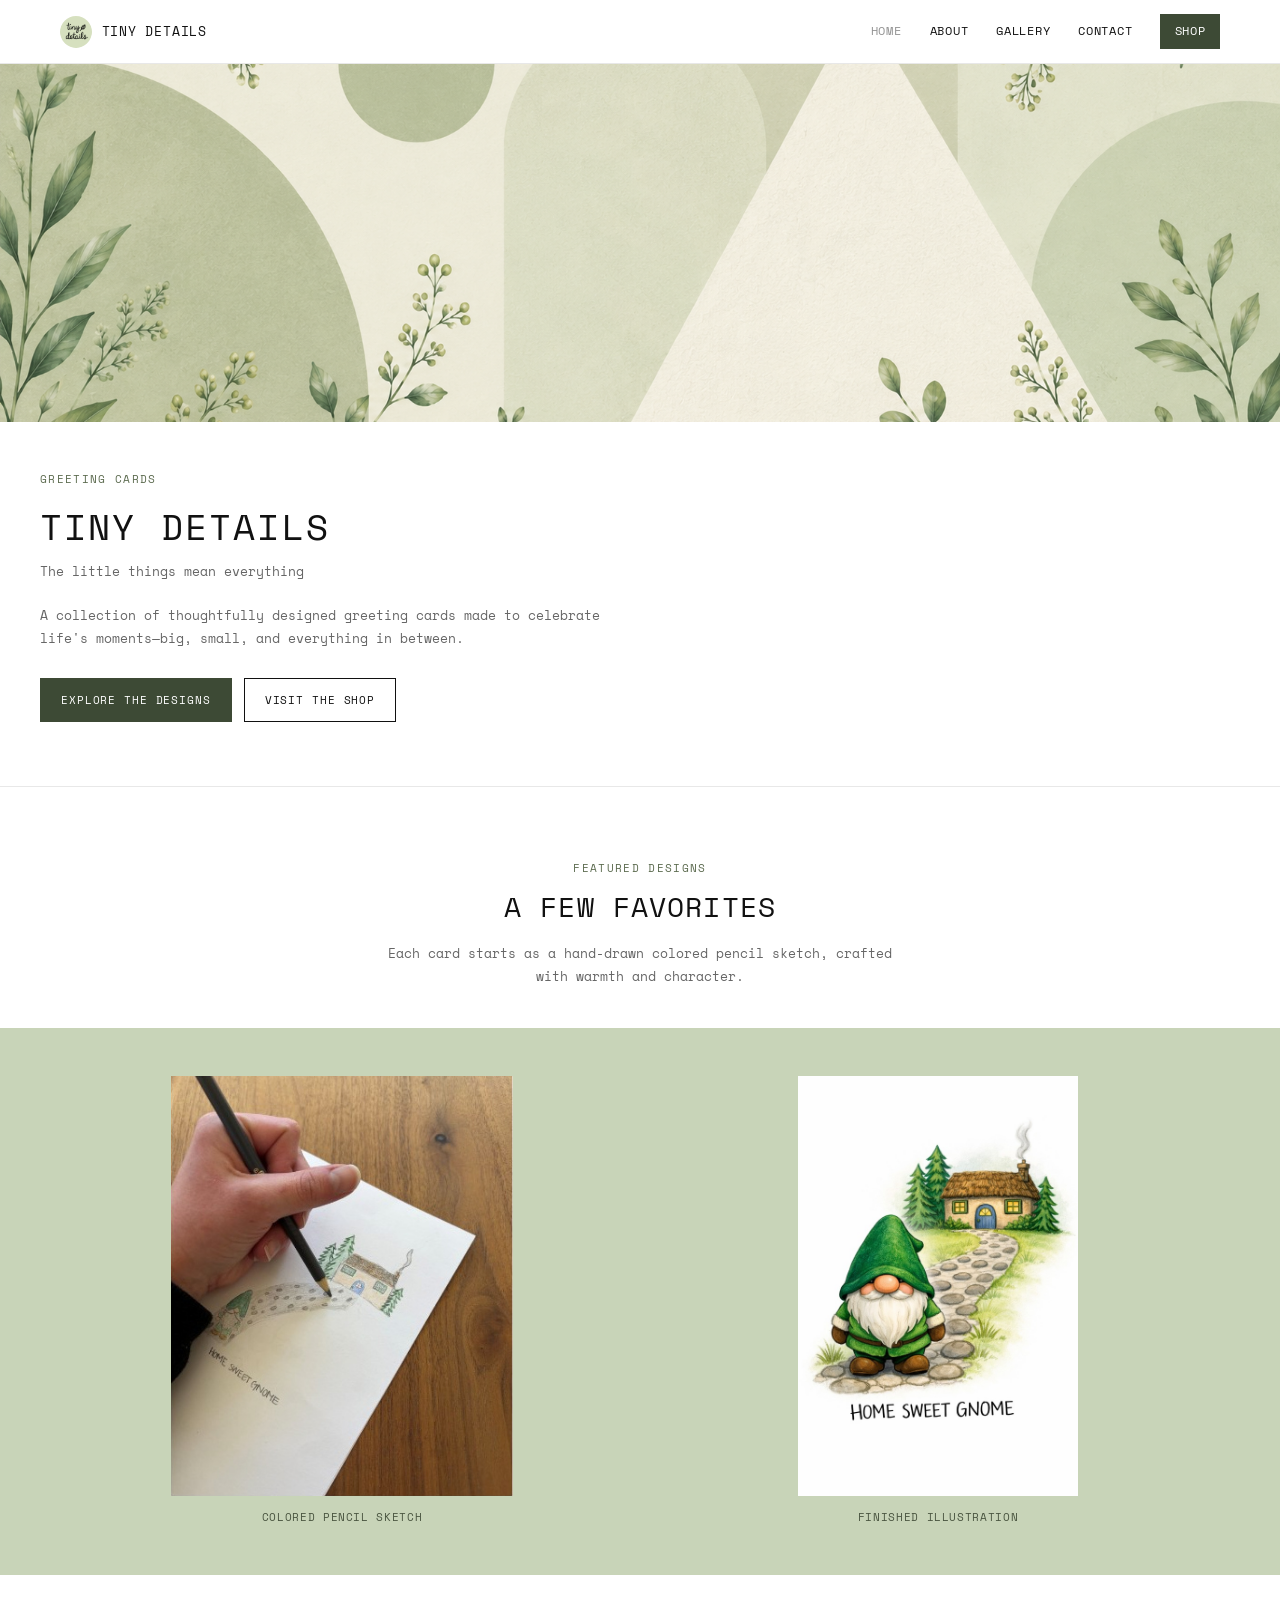
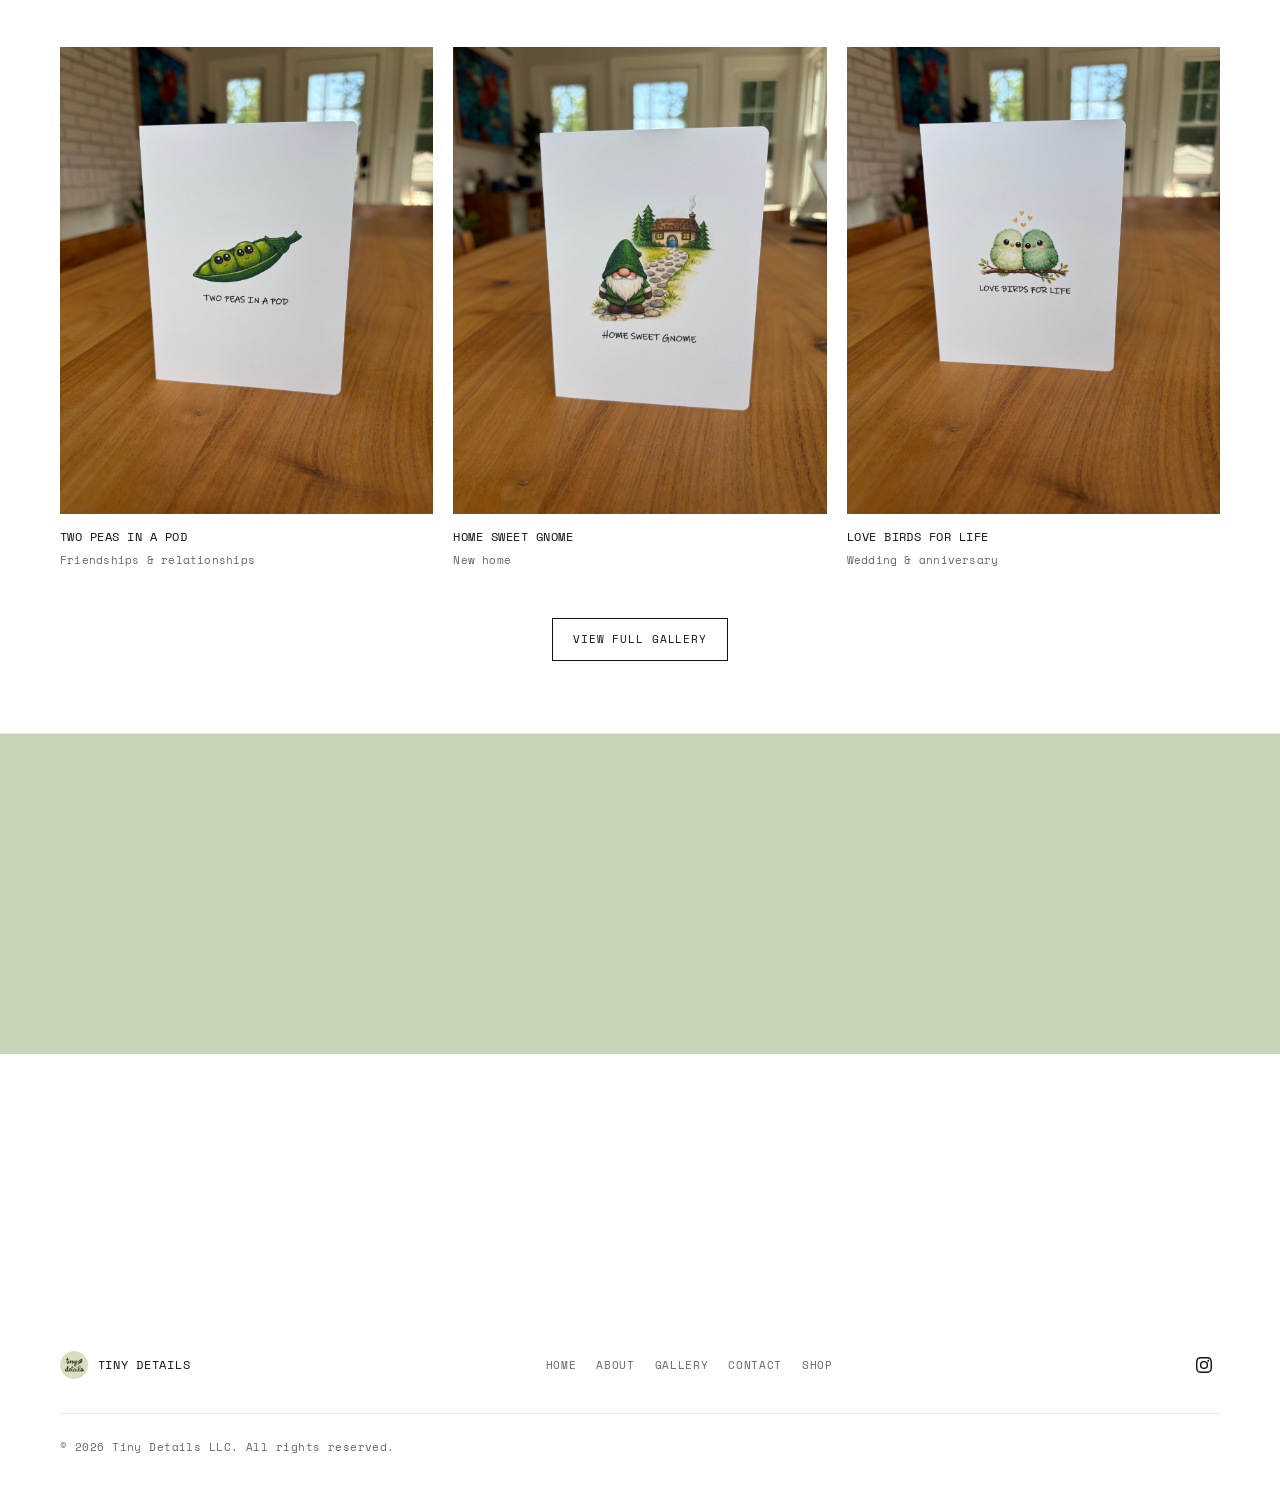
==== index.html @ 4500e49b "Initial Tiny Details website Co-authored-by: Cursor <cursoragent@cursor.com>" ====
<!DOCTYPE html>
<html lang="en">
<head>
  <meta charset="UTF-8">
  <meta name="viewport" content="width=device-width, initial-scale=1.0">
  <meta name="description" content="Tiny Details LLC — thoughtfully designed greeting cards for life's moments, big and small.">
  <title>Tiny Details LLC — The little things mean everything</title>
  <link rel="icon" href="images/logo-square.png" type="image/png">
  <link rel="preconnect" href="https://fonts.googleapis.com">
  <link rel="preconnect" href="https://fonts.gstatic.com" crossorigin>
  <link href="https://fonts.googleapis.com/css2?family=Space+Mono:ital,wght@0,400;0,700;1,400&display=swap" rel="stylesheet">
  <link rel="stylesheet" href="css/styles.css">
</head>
<body>

  <header class="site-header">
    <div class="header-inner">
      <a href="index.html" class="logo-link">
        <img src="images/logo.png" alt="Tiny Details" class="logo-img">
        <span class="logo-text">Tiny Details</span>
      </a>
      <nav class="nav-desktop" aria-label="Main navigation">
        <a href="index.html" class="active">Home</a>
        <a href="about.html">About</a>
        <a href="gallery.html">Gallery</a>
        <a href="contact.html">Contact</a>
        <a href="https://www.etsy.com/shop/TinyDetailsLLC" class="nav-cta" target="_blank" rel="noopener noreferrer">Shop</a>
      </nav>
      <button class="menu-toggle" aria-label="Open menu" aria-expanded="false">
        <span></span><span></span><span></span>
      </button>
    </div>
    <nav class="nav-mobile" aria-label="Mobile navigation">
      <a href="index.html">Home</a>
      <a href="about.html">About</a>
      <a href="gallery.html">Gallery</a>
      <a href="contact.html">Contact</a>
      <a href="https://www.etsy.com/shop/TinyDetailsLLC" class="nav-cta" target="_blank" rel="noopener noreferrer">Shop</a>
    </nav>
  </header>

  <main>
    <section class="hero">
      <div class="hero-banner">
        <img src="images/hero-banner.png?v=1" alt="" class="hero-banner-img">
      </div>
      <div class="container hero-body">
        <div class="hero-inner fade-in">
          <div class="hero-content">
            <p class="hero-eyebrow">Greeting cards</p>
            <h1>Tiny Details</h1>
            <p class="hero-tagline">The little things mean everything</p>
            <p class="hero-desc">A collection of thoughtfully designed greeting cards made to celebrate life's moments—big, small, and everything in between.</p>
            <div class="btn-group">
              <a href="gallery.html" class="btn btn-primary">Explore the Designs</a>
              <a href="https://www.etsy.com/shop/TinyDetailsLLC" class="btn btn-outline" target="_blank" rel="noopener noreferrer">Visit the Shop</a>
            </div>
          </div>
        </div>
      </div>
    </section>

    <section class="section section-intro">
      <div class="container">
        <div class="text-center fade-in">
          <p class="section-label">Featured Designs</p>
          <h2 class="section-title">A Few Favorites</h2>
          <p class="section-lead">Each card starts as a hand-drawn colored pencil sketch, crafted with warmth and character.</p>
        </div>
      </div>
    </section>

    <section class="process-banner">
      <div class="container">
        <div class="process-grid fade-in">
          <figure class="process-item">
            <div class="process-visual">
              <img src="images/process/gnome-sketch.jpg?v=5" alt="Hand-drawn colored pencil sketch of Home Sweet Gnome card">
            </div>
            <figcaption>Colored pencil sketch</figcaption>
          </figure>
          <figure class="process-item">
            <div class="process-visual">
              <img src="images/process/gnome-final.jpg" alt="Finished Home Sweet Gnome illustration">
            </div>
            <figcaption>Finished illustration</figcaption>
          </figure>
        </div>
      </div>
    </section>

    <section class="section">
      <div class="container">
        <div class="card-grid">
          <a href="gallery.html" class="design-card fade-in">
            <div class="design-card-image">
              <img src="images/cards/two-peas-friends.jpg" alt="Two Peas in a Pod card for friends and relationships">
            </div>
            <div class="design-card-body">
              <h3>Two Peas in a Pod</h3>
              <p>Friendships &amp; relationships</p>
            </div>
          </a>
          <a href="gallery.html" class="design-card fade-in">
            <div class="design-card-image">
              <img src="images/cards/gnome-home.jpg" alt="Home Sweet Gnome new home card">
            </div>
            <div class="design-card-body">
              <h3>Home Sweet Gnome</h3>
              <p>New home</p>
            </div>
          </a>
          <a href="gallery.html" class="design-card fade-in">
            <div class="design-card-image">
              <img src="images/cards/love-birds.jpg" alt="Love Birds for Life card">
            </div>
            <div class="design-card-body">
              <h3>Love Birds for Life</h3>
              <p>Wedding &amp; anniversary</p>
            </div>
          </a>
        </div>
        <div class="btn-group center" style="margin-top: 3rem;">
          <a href="gallery.html" class="btn btn-outline">View Full Gallery</a>
        </div>
      </div>
    </section>

    <section class="section-sm story-strip">
      <div class="container text-center fade-in">
        <p class="section-label">Our Story</p>
        <h2 class="section-title">The Heart of Every Card</h2>
        <p class="section-lead">Founded on the idea that it's the little things that matter most. Every design begins with a hand-drawn sketch—and a whole lot of heart.</p>
        <div class="btn-group center">
          <a href="about.html" class="btn btn-primary">Learn More</a>
        </div>
      </div>
    </section>

    <div class="cta-banner fade-in">
      <h2>Cards coming soon to Etsy</h2>
      <p>We're putting the finishing touches on our shop. Follow along on Instagram for updates!</p>
      <a href="https://www.etsy.com/shop/TinyDetailsLLC" class="btn btn-primary" target="_blank" rel="noopener noreferrer">Tiny Details on Etsy</a>
    </div>
  </main>

  <footer class="site-footer">
    <div class="container">
      <div class="footer-inner">
        <div class="footer-brand">
          <img src="images/logo.png" alt="">
          <span>Tiny Details</span>
        </div>
        <div class="footer-links">
          <a href="index.html">Home</a>
          <a href="about.html">About</a>
          <a href="gallery.html">Gallery</a>
          <a href="contact.html">Contact</a>
          <a href="https://www.etsy.com/shop/TinyDetailsLLC" target="_blank" rel="noopener noreferrer">Shop</a>
        </div>
        <div class="footer-social">
          <a href="https://www.instagram.com/tinydetailsllc/" target="_blank" rel="noopener noreferrer" aria-label="Instagram">
            <svg viewBox="0 0 24 24" xmlns="http://www.w3.org/2000/svg"><path d="M12 2.163c3.204 0 3.584.012 4.85.07 3.252.148 4.771 1.691 4.919 4.919.058 1.265.069 1.645.069 4.849 0 3.205-.012 3.584-.069 4.849-.149 3.225-1.664 4.771-4.919 4.919-1.266.058-1.644.07-4.85.07-3.204 0-3.584-.012-4.849-.07-3.26-.149-4.771-1.699-4.919-4.92-.058-1.265-.07-1.644-.07-4.849 0-3.204.013-3.583.07-4.849.149-3.227 1.664-4.771 4.919-4.919 1.266-.057 1.645-.069 4.849-.069zM12 0C8.741 0 8.333.014 7.053.072 2.695.272.273 2.69.073 7.052.014 8.333 0 8.741 0 12c0 3.259.014 3.668.072 4.948.2 4.358 2.618 6.78 6.98 6.98C8.333 23.986 8.741 24 12 24c3.259 0 3.668-.014 4.948-.072 4.354-.2 6.782-2.618 6.979-6.98.059-1.28.073-1.689.073-4.948 0-3.259-.014-3.667-.072-4.947-.196-4.354-2.617-6.78-6.979-6.98C15.668.014 15.259 0 12 0zm0 5.838a6.162 6.162 0 100 12.324 6.162 6.162 0 000-12.324zM12 16a4 4 0 110-8 4 4 0 010 8zm6.406-11.845a1.44 1.44 0 100 2.881 1.44 1.44 0 000-2.881z"/></svg>
          </a>
        </div>
      </div>
      <div class="footer-bottom">
        <p>&copy; 2026 Tiny Details LLC. All rights reserved.</p>
      </div>
    </div>
  </footer>

  <script src="js/main.js"></script>
</body>
</html>
---- css/styles.css ----
/* Tiny Details LLC — CW&T-inspired minimal palette */
:root {
  --sage: #c8d4b8;
  --sage-light: #eef2e8;
  --olive: #5c6b4f;
  --pewter: #4a5540;
  --forest: #3d4a35;
  --white: #ffffff;
  --black: #111111;
  --text: #111111;
  --text-muted: #666666;
  --border: #e8e8e8;
  --header-height: 64px;
  --font: "Space Mono", ui-monospace, monospace;
  --transition: 0.2s ease;
}

*,
*::before,
*::after {
  box-sizing: border-box;
  margin: 0;
  padding: 0;
}

html {
  scroll-behavior: smooth;
}

body {
  font-family: var(--font);
  font-size: 13px;
  line-height: 1.7;
  color: var(--text);
  background: var(--white);
  -webkit-font-smoothing: antialiased;
}

img {
  max-width: 100%;
  height: auto;
  display: block;
}

a {
  color: inherit;
  text-decoration: none;
  transition: opacity var(--transition);
}

a:hover {
  opacity: 0.55;
}

ul {
  list-style: none;
}

/* ── Header ── */
.site-header {
  position: sticky;
  top: 0;
  z-index: 100;
  height: var(--header-height);
  background: rgba(255, 255, 255, 0.95);
  backdrop-filter: blur(8px);
  -webkit-backdrop-filter: blur(8px);
  border-bottom: 1px solid var(--border);
}

.header-inner {
  max-width: 1200px;
  margin: 0 auto;
  padding: 0 1.25rem;
  height: 100%;
  display: flex;
  align-items: center;
  justify-content: space-between;
  gap: 1rem;
}

.logo-link {
  display: flex;
  align-items: center;
  gap: 0.6rem;
  color: var(--black);
}

.logo-link:hover {
  opacity: 1;
}

.logo-img {
  width: 32px;
  height: 32px;
  border-radius: 50%;
  object-fit: cover;
}

.logo-text {
  font-size: 13px;
  font-weight: 400;
  letter-spacing: 0.06em;
  text-transform: uppercase;
}

.nav-desktop {
  display: flex;
  align-items: center;
  gap: 1.75rem;
}

.nav-desktop a {
  font-size: 12px;
  letter-spacing: 0.06em;
  text-transform: uppercase;
  color: var(--text);
}

.nav-desktop a:hover,
.nav-desktop a.active {
  opacity: 0.45;
}

.nav-cta {
  opacity: 1 !important;
  padding: 0.45rem 0.9rem;
  background: var(--forest);
  color: var(--white) !important;
}

.nav-cta:hover {
  opacity: 0.8 !important;
  background: var(--pewter);
}

.menu-toggle {
  display: none;
  flex-direction: column;
  justify-content: center;
  gap: 5px;
  width: 36px;
  height: 36px;
  background: none;
  border: none;
  cursor: pointer;
  padding: 4px;
}

.menu-toggle span {
  display: block;
  width: 20px;
  height: 1.5px;
  background: var(--black);
  transition: transform var(--transition), opacity var(--transition);
}

.menu-toggle[aria-expanded="true"] span:nth-child(1) {
  transform: translateY(6.5px) rotate(45deg);
}

.menu-toggle[aria-expanded="true"] span:nth-child(2) {
  opacity: 0;
}

.menu-toggle[aria-expanded="true"] span:nth-child(3) {
  transform: translateY(-6.5px) rotate(-45deg);
}

.nav-mobile {
  display: none;
  position: fixed;
  top: var(--header-height);
  left: 0;
  right: 0;
  background: var(--white);
  border-bottom: 1px solid var(--border);
  padding: 0.75rem 1.25rem 1.25rem;
  flex-direction: column;
}

.nav-mobile.open {
  display: flex;
}

.nav-mobile a {
  display: block;
  padding: 0.85rem 0;
  font-size: 12px;
  letter-spacing: 0.06em;
  text-transform: uppercase;
  color: var(--text);
  border-bottom: 1px solid var(--border);
}

.nav-mobile a:last-child {
  border-bottom: none;
}

.nav-mobile .nav-cta {
  text-align: center;
  margin-top: 0.75rem;
  border-bottom: none;
}

@media (max-width: 768px) {
  .nav-desktop {
    display: none;
  }

  .menu-toggle {
    display: flex;
  }
}

/* ── Layout ── */
.container {
  max-width: 1200px;
  margin: 0 auto;
  padding: 0 1.25rem;
}

.section {
  padding: 4.5rem 0;
}

.section-sm {
  padding: 3rem 0;
}

.section-label {
  font-size: 11px;
  letter-spacing: 0.12em;
  text-transform: uppercase;
  color: var(--olive);
  margin-bottom: 0.75rem;
}

.section-title {
  font-size: clamp(1.25rem, 3vw, 1.75rem);
  font-weight: 400;
  letter-spacing: 0.04em;
  text-transform: uppercase;
  color: var(--black);
  line-height: 1.3;
  margin-bottom: 1rem;
}

.section-lead {
  font-size: 13px;
  color: var(--text-muted);
  max-width: 520px;
  line-height: 1.8;
}

.text-center {
  text-align: center;
}

.text-center .section-lead {
  margin-left: auto;
  margin-right: auto;
}

/* ── Buttons ── */
.btn {
  display: inline-flex;
  align-items: center;
  justify-content: center;
  padding: 0.7rem 1.25rem;
  font-family: var(--font);
  font-size: 11px;
  letter-spacing: 0.08em;
  text-transform: uppercase;
  border: 1px solid var(--black);
  cursor: pointer;
  transition: background var(--transition), color var(--transition), opacity var(--transition);
}

.btn:hover {
  opacity: 1;
}

.btn-primary {
  background: var(--forest);
  color: var(--white);
  border-color: var(--forest);
}

.btn-primary:hover {
  background: var(--pewter);
  border-color: var(--pewter);
}

.btn-outline {
  background: transparent;
  color: var(--black);
}

.btn-outline:hover {
  background: var(--black);
  color: var(--white);
}

.btn-group {
  display: flex;
  flex-wrap: wrap;
  gap: 0.75rem;
  margin-top: 1.75rem;
}

.btn-group.center {
  justify-content: center;
}

/* ── Hero ── */
.hero {
  border-bottom: 1px solid var(--border);
}

.hero-banner {
  width: 100%;
  height: clamp(200px, 28vw, 360px);
  overflow: hidden;
  background: var(--sage-light);
}

.hero-banner-img {
  width: 100%;
  height: 100%;
  object-fit: cover;
  object-position: center center;
}

.hero-body {
  padding: 3rem 0 4rem;
}

.hero-inner {
  max-width: 560px;
}

.hero-eyebrow {
  font-size: 11px;
  letter-spacing: 0.12em;
  text-transform: uppercase;
  color: var(--olive);
  margin-bottom: 1rem;
}

.hero h1 {
  font-size: clamp(1.5rem, 4vw, 2.25rem);
  font-weight: 400;
  letter-spacing: 0.06em;
  text-transform: uppercase;
  line-height: 1.2;
  color: var(--black);
  margin-bottom: 0.75rem;
}

.hero-tagline {
  font-size: 13px;
  color: var(--text-muted);
  margin-bottom: 1.25rem;
  line-height: 1.8;
}

.hero-desc {
  font-size: 13px;
  color: var(--text-muted);
  line-height: 1.8;
}

@media (max-width: 768px) {
  .hero-body {
    padding: 2rem 0 3rem;
  }

  .btn-group {
    justify-content: flex-start;
  }
}

/* ── Process (sketch → final) ── */
.section-intro {
  padding-bottom: 2.5rem;
}

.process-banner {
  width: 100%;
  background: var(--sage);
  padding: 3rem 0;
}

.process-grid {
  display: grid;
  grid-template-columns: repeat(2, 1fr);
  gap: 2rem;
  align-items: center;
}

.process-item {
  margin: 0;
  text-align: center;
}

.process-visual {
  display: flex;
  align-items: center;
  justify-content: center;
  background: var(--sage);
}

.process-item img {
  display: block;
  width: auto;
  max-width: 100%;
  height: auto;
  max-height: 420px;
  object-fit: contain;
  background: transparent;
}

.process-item figcaption {
  margin-top: 0.75rem;
  font-size: 11px;
  letter-spacing: 0.06em;
  text-transform: uppercase;
  color: var(--pewter);
  text-align: center;
}

@media (max-width: 640px) {
  .process-banner {
    padding: 2.5rem 0;
  }

  .process-grid {
    grid-template-columns: 1fr;
    max-width: 420px;
    margin: 0 auto;
  }
}

/* ── Product grid (CW&T style) ── */
.card-grid {
  display: grid;
  grid-template-columns: repeat(3, 1fr);
  gap: 2rem 1.25rem;
}

@media (max-width: 900px) {
  .card-grid {
    grid-template-columns: repeat(2, 1fr);
  }
}

@media (max-width: 540px) {
  .card-grid {
    grid-template-columns: 1fr;
  }
}

.design-card {
  display: block;
}

.design-card:hover {
  opacity: 0.75;
}

.design-card-image {
  aspect-ratio: 4 / 5;
  overflow: hidden;
  background: var(--sage-light);
  margin-bottom: 0.85rem;
}

.design-card-image img {
  width: 100%;
  height: 100%;
  object-fit: cover;
}

.design-card-body h3 {
  font-size: 12px;
  font-weight: 400;
  letter-spacing: 0.04em;
  text-transform: uppercase;
  color: var(--black);
  margin-bottom: 0.2rem;
}

.design-card-body p {
  font-size: 11px;
  color: var(--text-muted);
  letter-spacing: 0.02em;
}

/* ── About ── */
.about-hero {
  padding: 4rem 0 3.5rem;
  background: var(--sage);
  border-bottom: none;
}

.about-hero .section-label {
  color: var(--pewter);
}

.about-hero .section-title {
  color: var(--forest);
}

.about-hero .section-lead {
  color: var(--pewter);
}

.about-content {
  max-width: 640px;
}

.about-content p {
  font-size: 13px;
  color: var(--text-muted);
  margin-bottom: 1.25rem;
  line-height: 1.85;
}

.about-content p:last-child {
  margin-bottom: 0;
}

.values-grid {
  display: grid;
  grid-template-columns: repeat(3, 1fr);
  gap: 1.25rem;
  margin-top: 3rem;
  padding-top: 3rem;
  border-top: 1px solid var(--border);
}

.value-item {
  padding: 1.5rem 0;
}

.value-item h3 {
  font-size: 12px;
  font-weight: 400;
  letter-spacing: 0.06em;
  text-transform: uppercase;
  margin-bottom: 0.6rem;
  color: var(--black);
}

.value-item p {
  font-size: 12px;
  color: var(--text-muted);
  line-height: 1.75;
}

@media (max-width: 768px) {
  .values-grid {
    grid-template-columns: 1fr;
    gap: 0;
  }

  .value-item {
    border-bottom: 1px solid var(--border);
  }

  .value-item:last-child {
    border-bottom: none;
  }
}

/* ── Gallery ── */
.gallery-intro {
  padding: 3.5rem 0 2rem;
  border-bottom: 1px solid var(--border);
}

.gallery-filters {
  display: flex;
  flex-wrap: wrap;
  gap: 0.5rem;
  margin-bottom: 2rem;
  padding-top: 2.5rem;
}

.filter-btn {
  padding: 0.45rem 0.85rem;
  font-family: var(--font);
  font-size: 11px;
  letter-spacing: 0.06em;
  text-transform: uppercase;
  background: var(--white);
  color: var(--text-muted);
  border: 1px solid var(--border);
  cursor: pointer;
  transition: all var(--transition);
}

.filter-btn:hover,
.filter-btn.active {
  background: var(--forest);
  color: var(--white);
  border-color: var(--forest);
}

.gallery-grid {
  display: grid;
  grid-template-columns: repeat(3, 1fr);
  gap: 2rem 1.25rem;
  padding-bottom: 4rem;
}

@media (max-width: 900px) {
  .gallery-grid {
    grid-template-columns: repeat(2, 1fr);
  }
}

@media (max-width: 540px) {
  .gallery-grid {
    grid-template-columns: 1fr;
  }
}

.gallery-item.hidden {
  display: none;
}

.gallery-item-image {
  aspect-ratio: 4 / 5;
  overflow: hidden;
  background: var(--sage-light);
  margin-bottom: 0.85rem;
  cursor: pointer;
}

.gallery-item-image img {
  width: 100%;
  height: 100%;
  object-fit: cover;
  transition: transform 0.35s ease;
}

.gallery-item:hover .gallery-item-image img {
  transform: scale(1.02);
}

.gallery-item-info h3 {
  font-size: 12px;
  font-weight: 400;
  letter-spacing: 0.04em;
  text-transform: uppercase;
  color: var(--black);
  margin-bottom: 0.2rem;
}

.gallery-item-info p {
  font-size: 11px;
  color: var(--text-muted);
}

.gallery-item-tag {
  display: inline-block;
  margin-top: 0.4rem;
  font-size: 10px;
  letter-spacing: 0.08em;
  text-transform: uppercase;
  color: var(--olive);
}

/* ── Lightbox ── */
.lightbox {
  position: fixed;
  inset: 0;
  z-index: 200;
  background: rgba(17, 17, 17, 0.92);
  display: flex;
  align-items: center;
  justify-content: center;
  padding: 2rem;
  opacity: 0;
  visibility: hidden;
  transition: opacity var(--transition), visibility var(--transition);
}

.lightbox.open {
  opacity: 1;
  visibility: visible;
}

.lightbox-content {
  max-width: 90vw;
  max-height: 90vh;
  position: relative;
}

.lightbox-content img {
  max-height: 85vh;
  width: auto;
  margin: 0 auto;
}

.lightbox-caption {
  text-align: center;
  color: var(--white);
  margin-top: 1rem;
  font-size: 12px;
  letter-spacing: 0.06em;
  text-transform: uppercase;
}

.lightbox-close {
  position: absolute;
  top: -2rem;
  right: 0;
  background: none;
  border: none;
  color: var(--white);
  font-size: 1.5rem;
  cursor: pointer;
  line-height: 1;
  opacity: 0.7;
}

.lightbox-close:hover {
  opacity: 1;
}

/* ── Contact ── */
.contact-page {
  background: var(--sage);
  padding: 4rem 0 4.5rem;
}

.contact-intro {
  max-width: 560px;
  margin-bottom: 2.5rem;
}

.contact-intro .section-label {
  color: var(--pewter);
}

.contact-intro .section-title {
  color: var(--forest);
}

.contact-intro .section-lead {
  color: var(--pewter);
}

.contact-grid {
  display: grid;
  grid-template-columns: repeat(3, 1fr);
  gap: 1rem;
  align-items: stretch;
}

.contact-card {
  display: flex;
  flex-direction: column;
  padding: 2rem 1.75rem;
  background: var(--white);
  border: 1px solid rgba(61, 74, 53, 0.1);
}

.contact-card h3 {
  font-size: 12px;
  font-weight: 400;
  letter-spacing: 0.06em;
  text-transform: uppercase;
  margin-bottom: 0.75rem;
  color: var(--forest);
}

.contact-card p {
  font-size: 12px;
  color: var(--pewter);
  margin-bottom: 1.25rem;
  line-height: 1.75;
  flex: 1;
}

.contact-card a.contact-link {
  font-size: 12px;
  letter-spacing: 0.02em;
  word-break: break-word;
  text-decoration: underline;
  text-underline-offset: 3px;
  color: var(--forest);
  margin-top: auto;
}

.contact-card a.contact-link:hover {
  opacity: 0.6;
}

.contact-band {
  background: var(--forest);
  color: var(--white);
  text-align: center;
  padding: 2.25rem 1.5rem;
}

.contact-band p {
  font-size: 12px;
  letter-spacing: 0.08em;
  text-transform: uppercase;
  color: rgba(255, 255, 255, 0.9);
}

@media (max-width: 768px) {
  .contact-page {
    padding: 3rem 0 3.5rem;
  }

  .contact-grid {
    grid-template-columns: 1fr;
  }

  .contact-card {
    padding: 1.75rem 1.5rem;
  }
}

/* ── CTA banner ── */
.cta-banner {
  background: var(--forest);
  color: var(--white);
  padding: 3.5rem 1.5rem;
  text-align: center;
  border-top: none;
  border-bottom: none;
}

.cta-banner h2 {
  font-size: 13px;
  font-weight: 400;
  letter-spacing: 0.06em;
  text-transform: uppercase;
  margin-bottom: 0.75rem;
  color: var(--white);
}

.cta-banner p {
  color: rgba(255, 255, 255, 0.78);
  margin-bottom: 1.5rem;
  max-width: 440px;
  margin-left: auto;
  margin-right: auto;
  font-size: 12px;
  line-height: 1.75;
}

.cta-banner .btn-primary {
  background: var(--white);
  color: var(--forest);
  border-color: var(--white);
}

.cta-banner .btn-primary:hover {
  background: var(--sage);
  color: var(--forest);
  border-color: var(--sage);
  opacity: 1;
}

/* ── Footer ── */
.site-footer {
  padding: 2.5rem 0 2rem;
}

.footer-inner {
  display: flex;
  flex-wrap: wrap;
  justify-content: space-between;
  align-items: center;
  gap: 1.5rem;
}

.footer-brand {
  display: flex;
  align-items: center;
  gap: 0.6rem;
}

.footer-brand img {
  width: 28px;
  height: 28px;
  border-radius: 50%;
}

.footer-brand span {
  font-size: 12px;
  letter-spacing: 0.06em;
  text-transform: uppercase;
}

.footer-links {
  display: flex;
  flex-wrap: wrap;
  gap: 1.25rem;
}

.footer-links a {
  font-size: 11px;
  letter-spacing: 0.06em;
  text-transform: uppercase;
  color: var(--text-muted);
}

.footer-social a {
  display: flex;
  align-items: center;
  justify-content: center;
  width: 32px;
  height: 32px;
}

.footer-social svg {
  width: 16px;
  height: 16px;
  fill: var(--black);
}

.footer-bottom {
  margin-top: 2rem;
  padding-top: 1.5rem;
  border-top: 1px solid var(--border);
  font-size: 11px;
  color: var(--text-muted);
  letter-spacing: 0.04em;
}

@media (max-width: 640px) {
  .footer-inner {
    flex-direction: column;
    align-items: flex-start;
  }
}

/* ── Story strip ── */
.story-strip {
  border-top: 1px solid var(--border);
  border-bottom: none;
  background: var(--sage);
}

.story-strip .section-label {
  color: var(--pewter);
}

.story-strip .section-title {
  color: var(--forest);
}

.story-strip .section-lead {
  color: var(--pewter);
}

/* ── Animations ── */
.fade-in {
  opacity: 0;
  transform: translateY(12px);
  transition: opacity 0.5s ease, transform 0.5s ease;
}

.fade-in.visible {
  opacity: 1;
  transform: translateY(0);
}
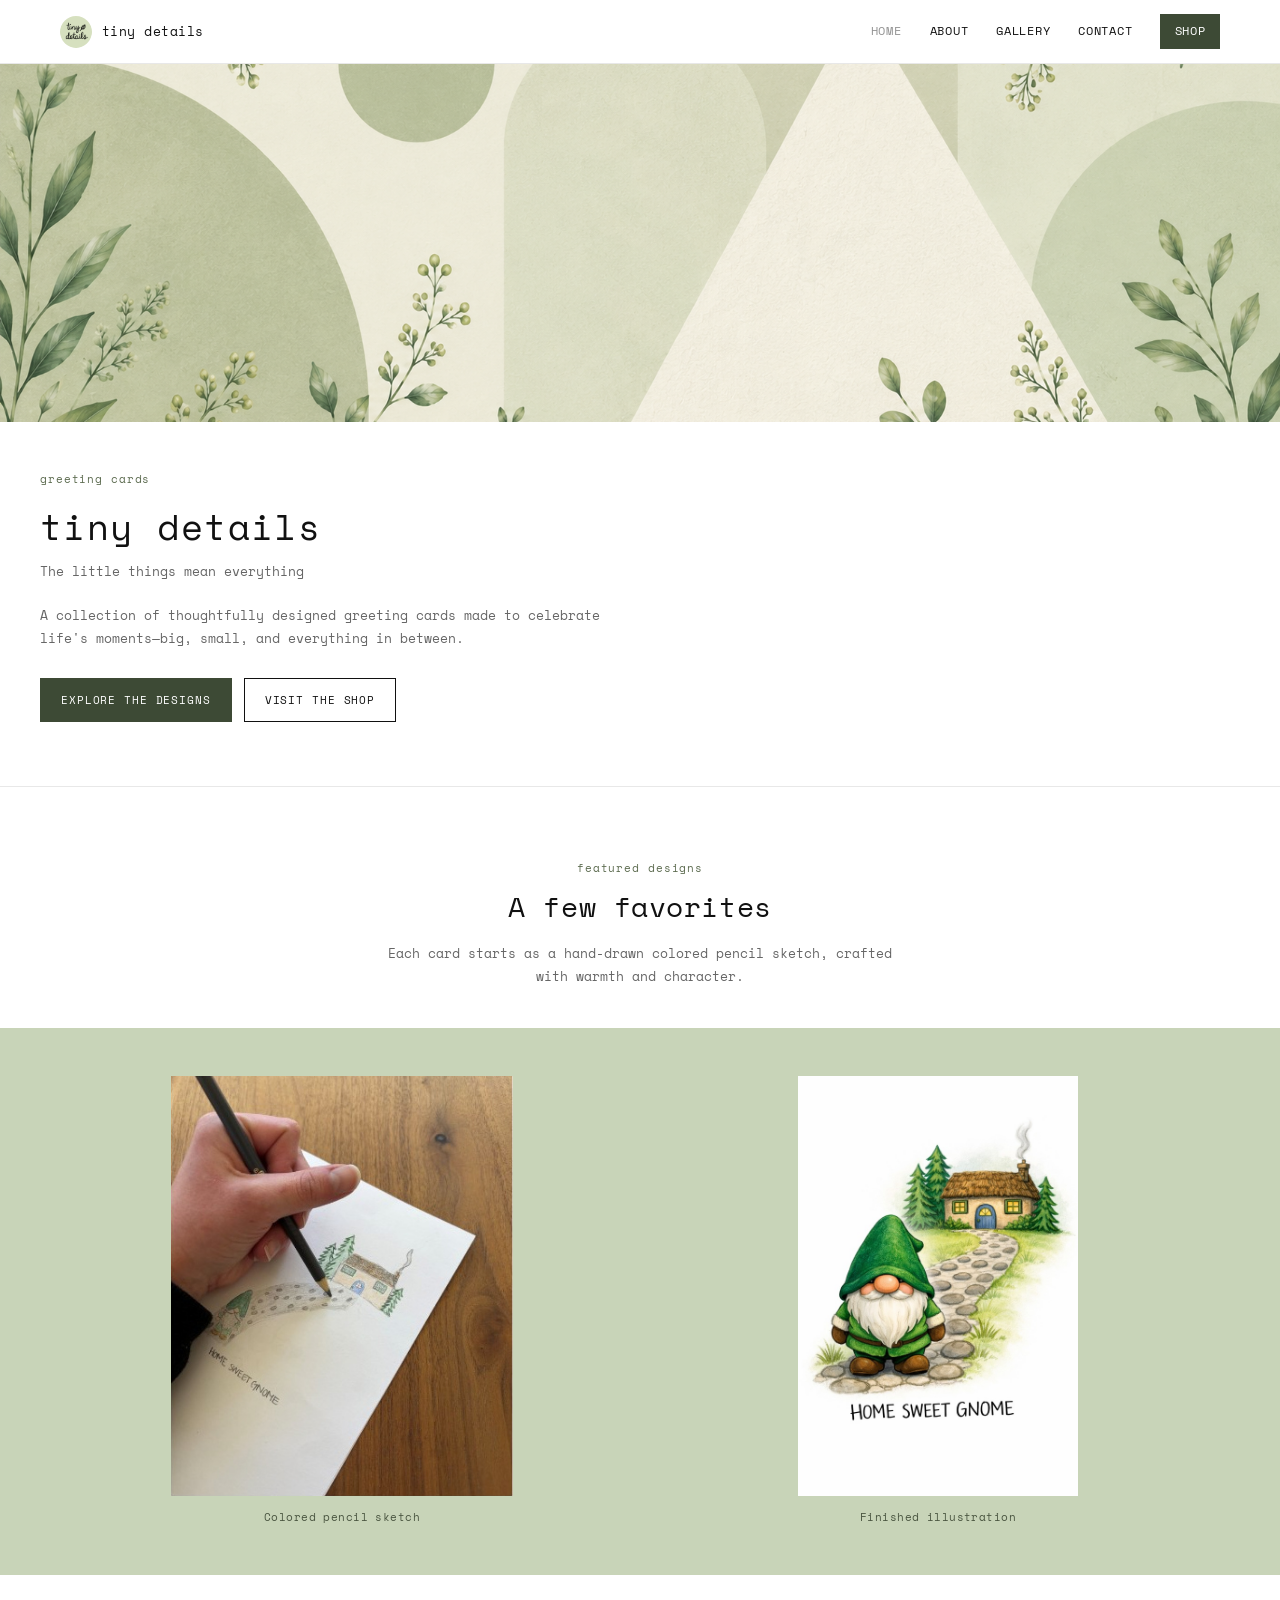
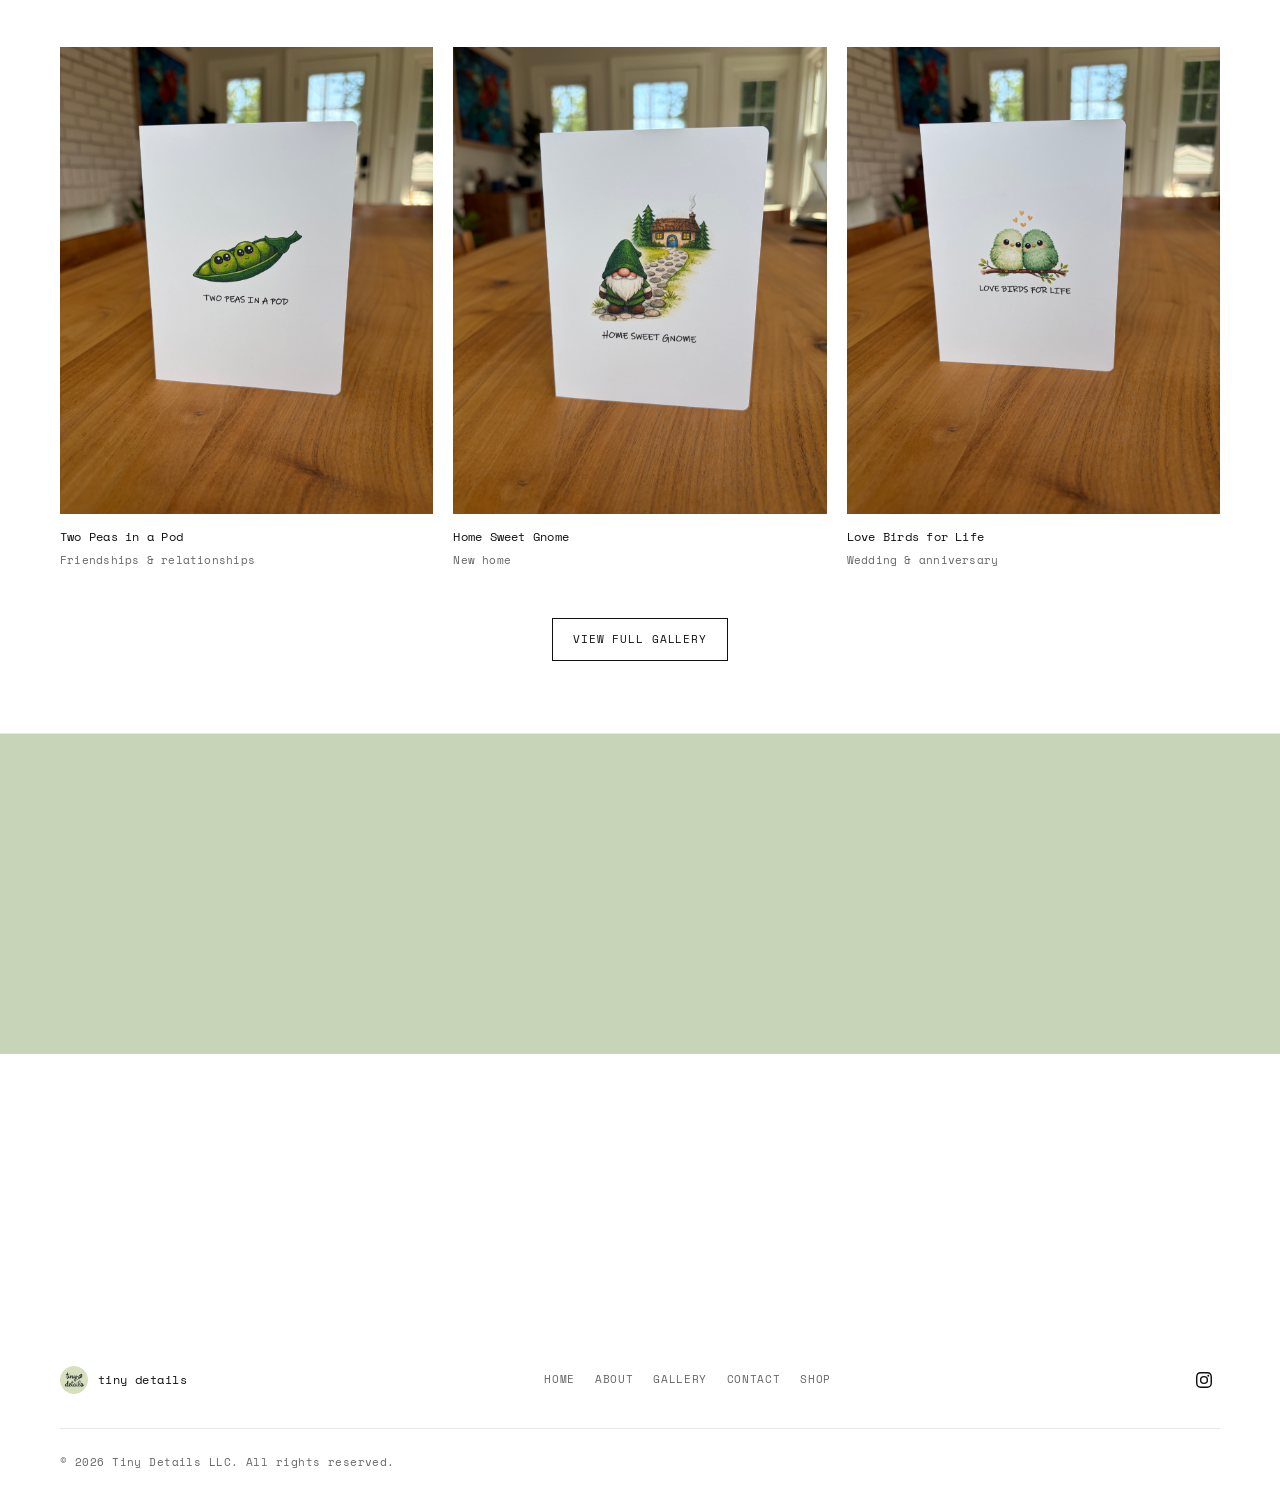
==== commit 7cd0b019: "Update typography hierarchy, gallery lightbox, and new card photos. Lowercase brand and labels, sent" ====
--- a/index.html
+++ b/index.html
@@ -9,7 +9,7 @@
   <link rel="preconnect" href="https://fonts.googleapis.com">
   <link rel="preconnect" href="https://fonts.gstatic.com" crossorigin>
   <link href="https://fonts.googleapis.com/css2?family=Space+Mono:ital,wght@0,400;0,700;1,400&display=swap" rel="stylesheet">
-  <link rel="stylesheet" href="css/styles.css">
+  <link rel="stylesheet" href="css/styles.css?v=4">
 </head>
 <body>
 
@@ -17,7 +17,7 @@
     <div class="header-inner">
       <a href="index.html" class="logo-link">
         <img src="images/logo.png" alt="Tiny Details" class="logo-img">
-        <span class="logo-text">Tiny Details</span>
+        <span class="logo-text">tiny details</span>
       </a>
       <nav class="nav-desktop" aria-label="Main navigation">
         <a href="index.html" class="active">Home</a>
@@ -47,8 +47,8 @@
       <div class="container hero-body">
         <div class="hero-inner fade-in">
           <div class="hero-content">
-            <p class="hero-eyebrow">Greeting cards</p>
-            <h1>Tiny Details</h1>
+            <p class="hero-eyebrow">greeting cards</p>
+            <h1>tiny details</h1>
             <p class="hero-tagline">The little things mean everything</p>
             <p class="hero-desc">A collection of thoughtfully designed greeting cards made to celebrate life's moments—big, small, and everything in between.</p>
             <div class="btn-group">
@@ -63,8 +63,8 @@
     <section class="section section-intro">
       <div class="container">
         <div class="text-center fade-in">
-          <p class="section-label">Featured Designs</p>
-          <h2 class="section-title">A Few Favorites</h2>
+          <p class="section-label">featured designs</p>
+          <h2 class="section-title">A few favorites</h2>
           <p class="section-lead">Each card starts as a hand-drawn colored pencil sketch, crafted with warmth and character.</p>
         </div>
       </div>
@@ -128,8 +128,8 @@
 
     <section class="section-sm story-strip">
       <div class="container text-center fade-in">
-        <p class="section-label">Our Story</p>
-        <h2 class="section-title">The Heart of Every Card</h2>
+        <p class="section-label">our story</p>
+        <h2 class="section-title">The heart of every card</h2>
         <p class="section-lead">Founded on the idea that it's the little things that matter most. Every design begins with a hand-drawn sketch—and a whole lot of heart.</p>
         <div class="btn-group center">
           <a href="about.html" class="btn btn-primary">Learn More</a>
@@ -149,7 +149,7 @@
       <div class="footer-inner">
         <div class="footer-brand">
           <img src="images/logo.png" alt="">
-          <span>Tiny Details</span>
+          <span>tiny details</span>
         </div>
         <div class="footer-links">
           <a href="index.html">Home</a>
--- a/css/styles.css
+++ b/css/styles.css
@@ -100,8 +100,7 @@
 .logo-text {
   font-size: 13px;
   font-weight: 400;
-  letter-spacing: 0.06em;
-  text-transform: uppercase;
+  letter-spacing: 0.04em;
 }
 
 .nav-desktop {
@@ -230,8 +229,7 @@
 
 .section-label {
   font-size: 11px;
-  letter-spacing: 0.12em;
-  text-transform: uppercase;
+  letter-spacing: 0.08em;
   color: var(--olive);
   margin-bottom: 0.75rem;
 }
@@ -239,8 +237,7 @@
 .section-title {
   font-size: clamp(1.25rem, 3vw, 1.75rem);
   font-weight: 400;
-  letter-spacing: 0.04em;
-  text-transform: uppercase;
+  letter-spacing: 0.02em;
   color: var(--black);
   line-height: 1.3;
   margin-bottom: 1rem;
@@ -342,8 +339,7 @@
 
 .hero-eyebrow {
   font-size: 11px;
-  letter-spacing: 0.12em;
-  text-transform: uppercase;
+  letter-spacing: 0.08em;
   color: var(--olive);
   margin-bottom: 1rem;
 }
@@ -351,8 +347,7 @@
 .hero h1 {
   font-size: clamp(1.5rem, 4vw, 2.25rem);
   font-weight: 400;
-  letter-spacing: 0.06em;
-  text-transform: uppercase;
+  letter-spacing: 0.04em;
   line-height: 1.2;
   color: var(--black);
   margin-bottom: 0.75rem;
@@ -424,8 +419,7 @@
 .process-item figcaption {
   margin-top: 0.75rem;
   font-size: 11px;
-  letter-spacing: 0.06em;
-  text-transform: uppercase;
+  letter-spacing: 0.04em;
   color: var(--pewter);
   text-align: center;
 }
@@ -485,8 +479,7 @@
 .design-card-body h3 {
   font-size: 12px;
   font-weight: 400;
-  letter-spacing: 0.04em;
-  text-transform: uppercase;
+  letter-spacing: 0.02em;
   color: var(--black);
   margin-bottom: 0.2rem;
 }
@@ -547,8 +540,7 @@
 .value-item h3 {
   font-size: 12px;
   font-weight: 400;
-  letter-spacing: 0.06em;
-  text-transform: uppercase;
+  letter-spacing: 0.02em;
   margin-bottom: 0.6rem;
   color: var(--black);
 }
@@ -653,8 +645,7 @@
 .gallery-item-info h3 {
   font-size: 12px;
   font-weight: 400;
-  letter-spacing: 0.04em;
-  text-transform: uppercase;
+  letter-spacing: 0.02em;
   color: var(--black);
   margin-bottom: 0.2rem;
 }
@@ -700,9 +691,68 @@
 }
 
 .lightbox-content img {
-  max-height: 85vh;
+  display: block;
+  max-height: 75vh;
   width: auto;
   margin: 0 auto;
+}
+
+.lightbox-prev,
+.lightbox-next {
+  position: absolute;
+  top: 50%;
+  z-index: 2;
+  transform: translateY(-50%);
+  background: rgba(17, 17, 17, 0.72);
+  border: 1px solid rgba(255, 255, 255, 0.35);
+  color: var(--white);
+  width: 2.75rem;
+  height: 2.75rem;
+  font-size: 1.75rem;
+  line-height: 1;
+  cursor: pointer;
+  transition: background var(--transition);
+}
+
+.lightbox-prev:hover,
+.lightbox-next:hover {
+  background: rgba(17, 17, 17, 0.9);
+}
+
+.lightbox-prev {
+  left: 0.75rem;
+}
+
+.lightbox-next {
+  right: 0.75rem;
+}
+
+.lightbox-slide-nav {
+  display: flex;
+  justify-content: center;
+  gap: 0.5rem;
+  margin-top: 1rem;
+  flex-wrap: wrap;
+}
+
+.lightbox-slide-btn {
+  background: transparent;
+  border: 1px solid rgba(255, 255, 255, 0.35);
+  color: rgba(255, 255, 255, 0.75);
+  padding: 0.45rem 0.85rem;
+  font-family: var(--font);
+  font-size: 10px;
+  letter-spacing: 0.08em;
+  text-transform: uppercase;
+  cursor: pointer;
+  transition: background var(--transition), color var(--transition), border-color var(--transition);
+}
+
+.lightbox-slide-btn:hover,
+.lightbox-slide-btn.active {
+  background: rgba(255, 255, 255, 0.12);
+  border-color: rgba(255, 255, 255, 0.65);
+  color: var(--white);
 }
 
 .lightbox-caption {
@@ -711,6 +761,15 @@
   margin-top: 1rem;
   font-size: 12px;
   letter-spacing: 0.06em;
+  text-transform: uppercase;
+}
+
+.lightbox-counter {
+  text-align: center;
+  color: rgba(255, 255, 255, 0.55);
+  margin-top: 0.35rem;
+  font-size: 10px;
+  letter-spacing: 0.08em;
   text-transform: uppercase;
 }
 
@@ -731,6 +790,23 @@
   opacity: 1;
 }
 
+@media (max-width: 768px) {
+  .lightbox-prev,
+  .lightbox-next {
+    width: 2.25rem;
+    height: 2.25rem;
+    font-size: 1.35rem;
+  }
+
+  .lightbox-prev {
+    left: 0.35rem;
+  }
+
+  .lightbox-next {
+    right: 0.35rem;
+  }
+}
+
 /* ── Contact ── */
 .contact-page {
   background: var(--sage);
@@ -772,8 +848,7 @@
 .contact-card h3 {
   font-size: 12px;
   font-weight: 400;
-  letter-spacing: 0.06em;
-  text-transform: uppercase;
+  letter-spacing: 0.02em;
   margin-bottom: 0.75rem;
   color: var(--forest);
 }
@@ -809,8 +884,7 @@
 
 .contact-band p {
   font-size: 12px;
-  letter-spacing: 0.08em;
-  text-transform: uppercase;
+  letter-spacing: 0.04em;
   color: rgba(255, 255, 255, 0.9);
 }
 
@@ -839,10 +913,9 @@
 }
 
 .cta-banner h2 {
-  font-size: 13px;
+  font-size: clamp(1.1rem, 2.5vw, 1.35rem);
   font-weight: 400;
-  letter-spacing: 0.06em;
-  text-transform: uppercase;
+  letter-spacing: 0.02em;
   margin-bottom: 0.75rem;
   color: var(--white);
 }
@@ -897,8 +970,7 @@
 
 .footer-brand span {
   font-size: 12px;
-  letter-spacing: 0.06em;
-  text-transform: uppercase;
+  letter-spacing: 0.04em;
 }
 
 .footer-links {
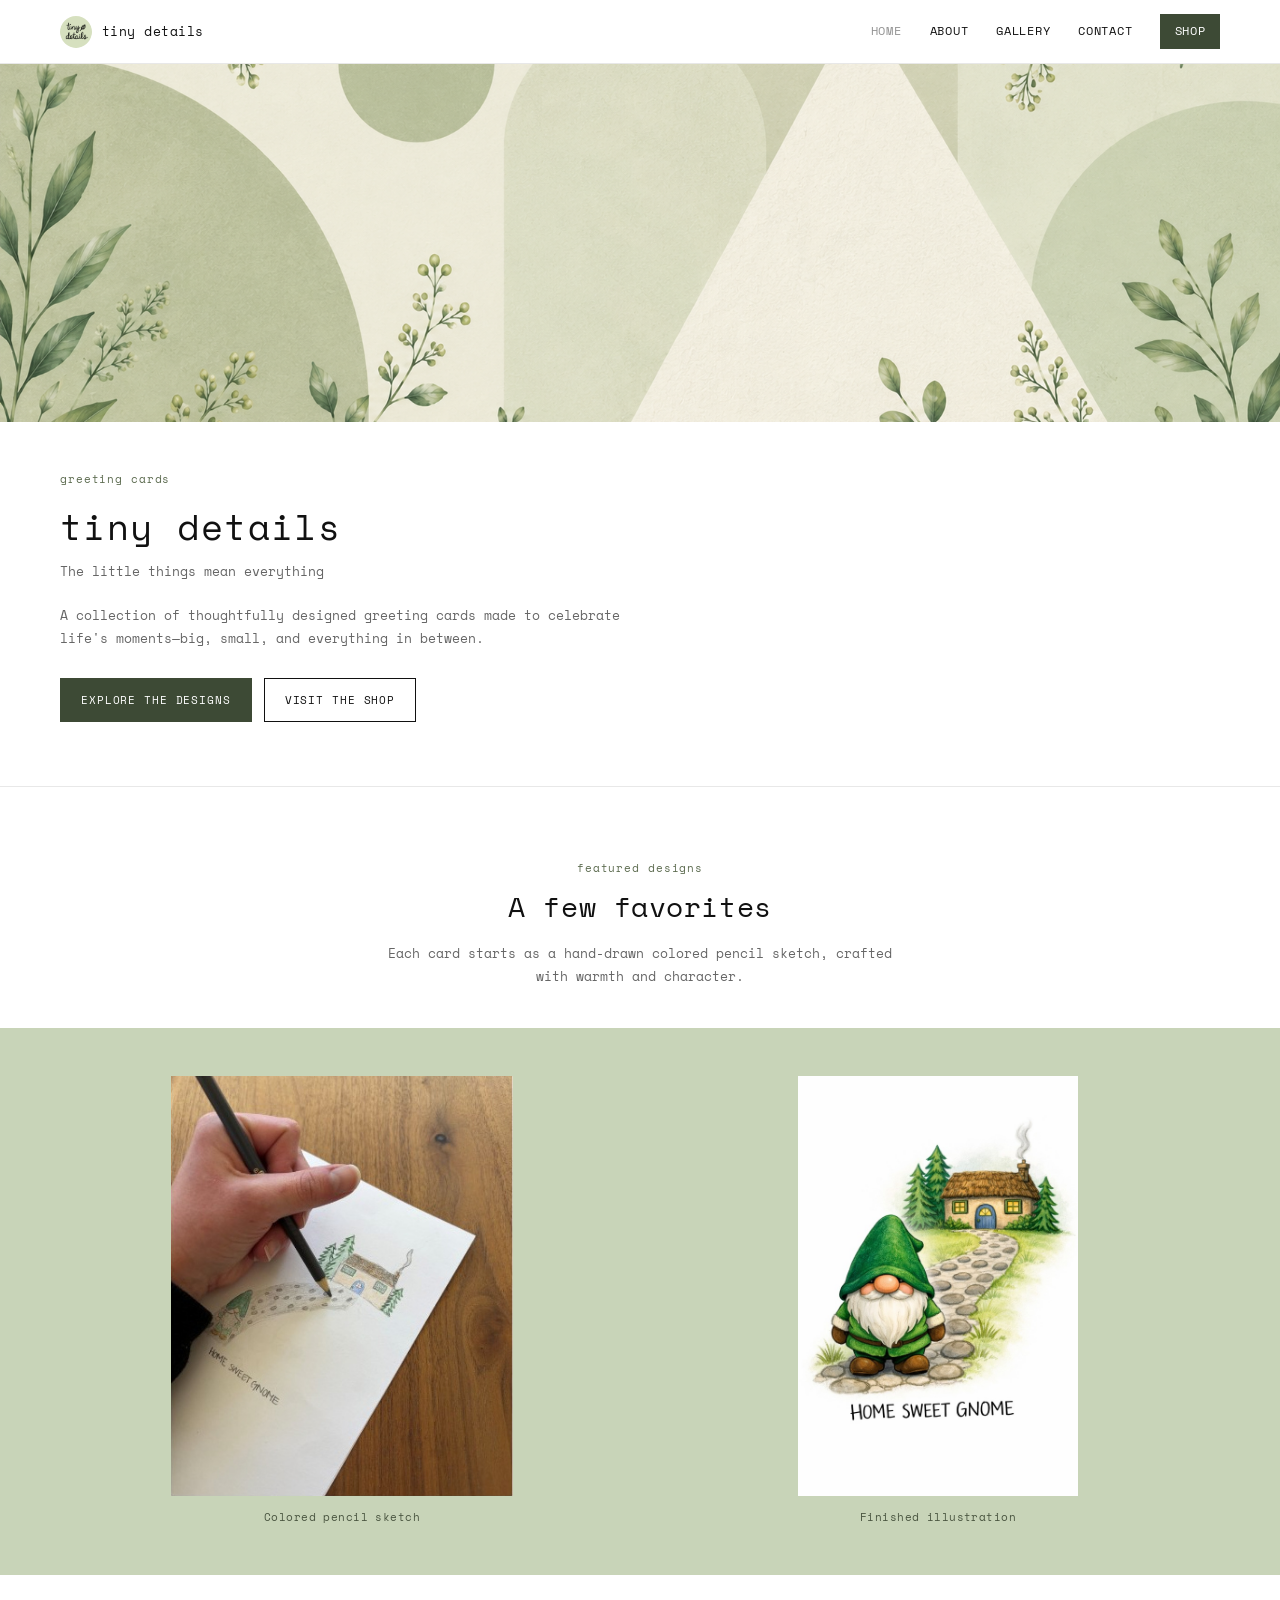
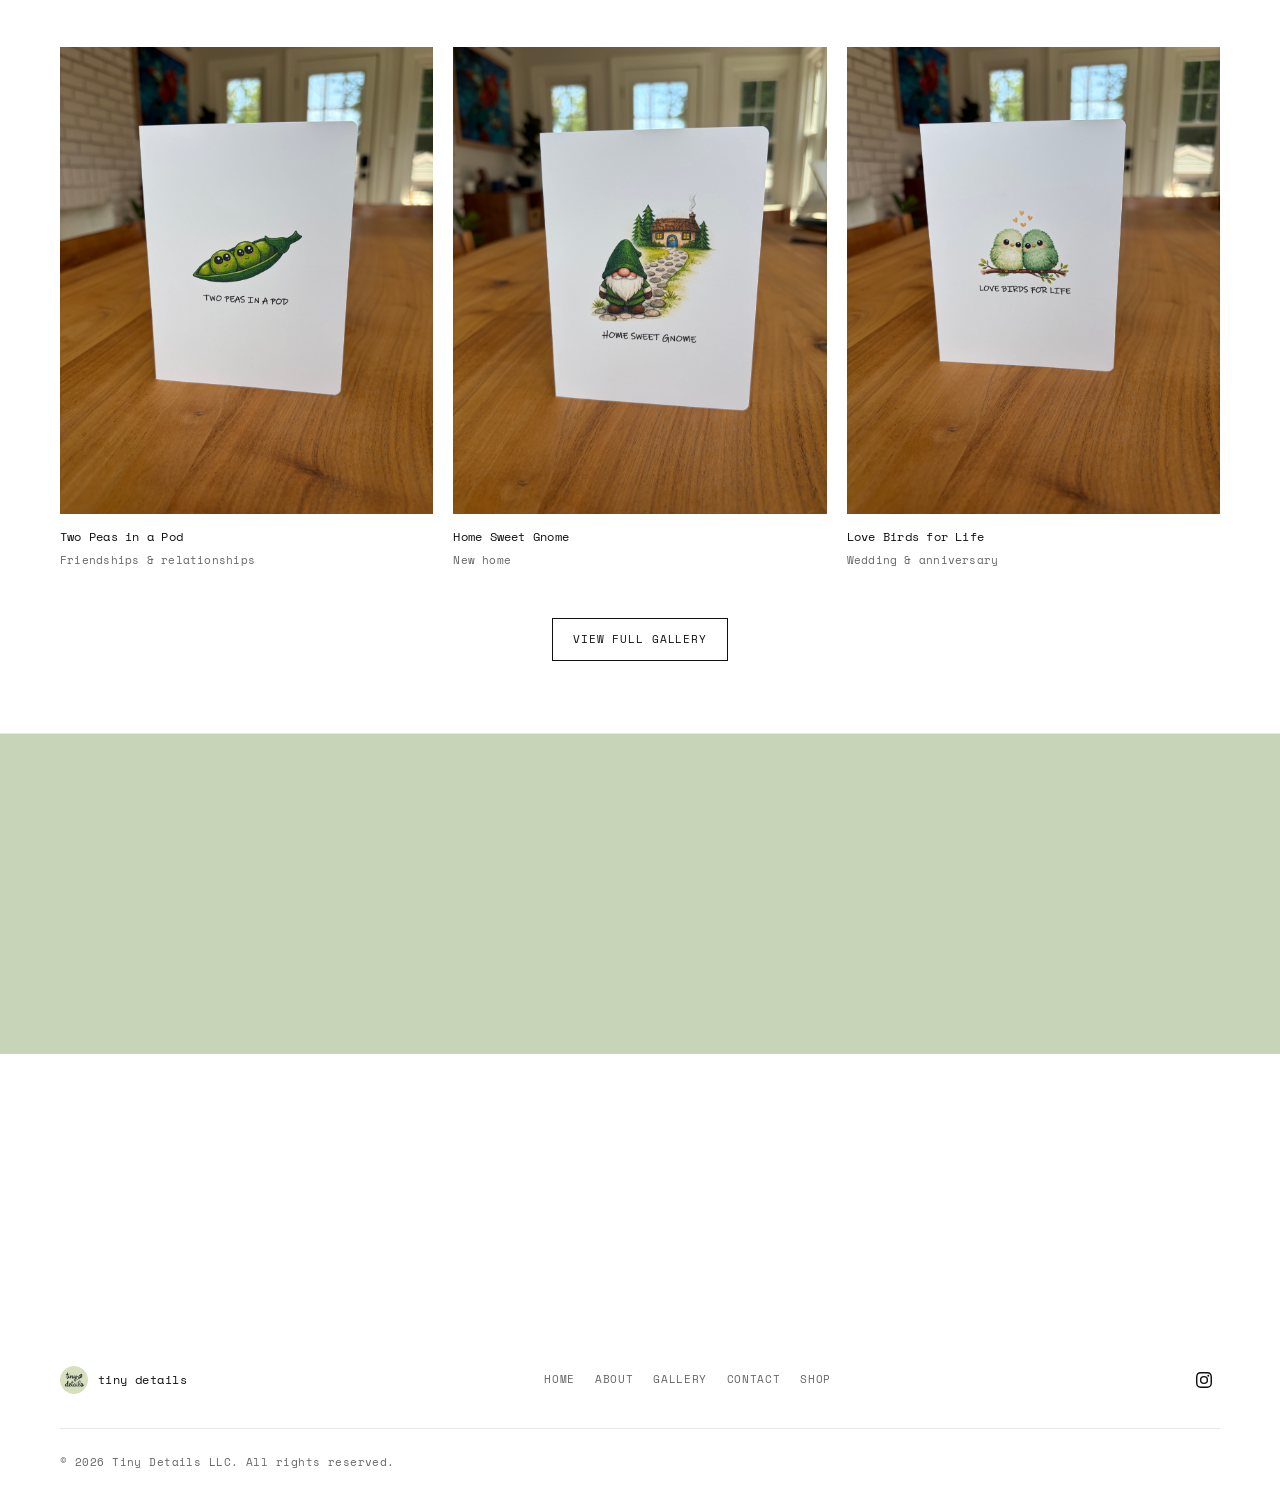
==== commit eae98a90: "Fix mobile hero text padding on the home page. Preserve container side padding when hero-body sets v" ====
--- a/index.html
+++ b/index.html
@@ -9,7 +9,7 @@
   <link rel="preconnect" href="https://fonts.googleapis.com">
   <link rel="preconnect" href="https://fonts.gstatic.com" crossorigin>
   <link href="https://fonts.googleapis.com/css2?family=Space+Mono:ital,wght@0,400;0,700;1,400&display=swap" rel="stylesheet">
-  <link rel="stylesheet" href="css/styles.css?v=4">
+  <link rel="stylesheet" href="css/styles.css?v=5">
 </head>
 <body>
 
--- a/css/styles.css
+++ b/css/styles.css
@@ -219,6 +219,12 @@
   padding: 0 1.25rem;
 }
 
+@media (max-width: 768px) {
+  .container {
+    padding: 0 1.5rem;
+  }
+}
+
 .section {
   padding: 4.5rem 0;
 }
@@ -330,7 +336,8 @@
 }
 
 .hero-body {
-  padding: 3rem 0 4rem;
+  padding-top: 3rem;
+  padding-bottom: 4rem;
 }
 
 .hero-inner {
@@ -368,7 +375,8 @@
 
 @media (max-width: 768px) {
   .hero-body {
-    padding: 2rem 0 3rem;
+    padding-top: 2rem;
+    padding-bottom: 3rem;
   }
 
   .btn-group {
